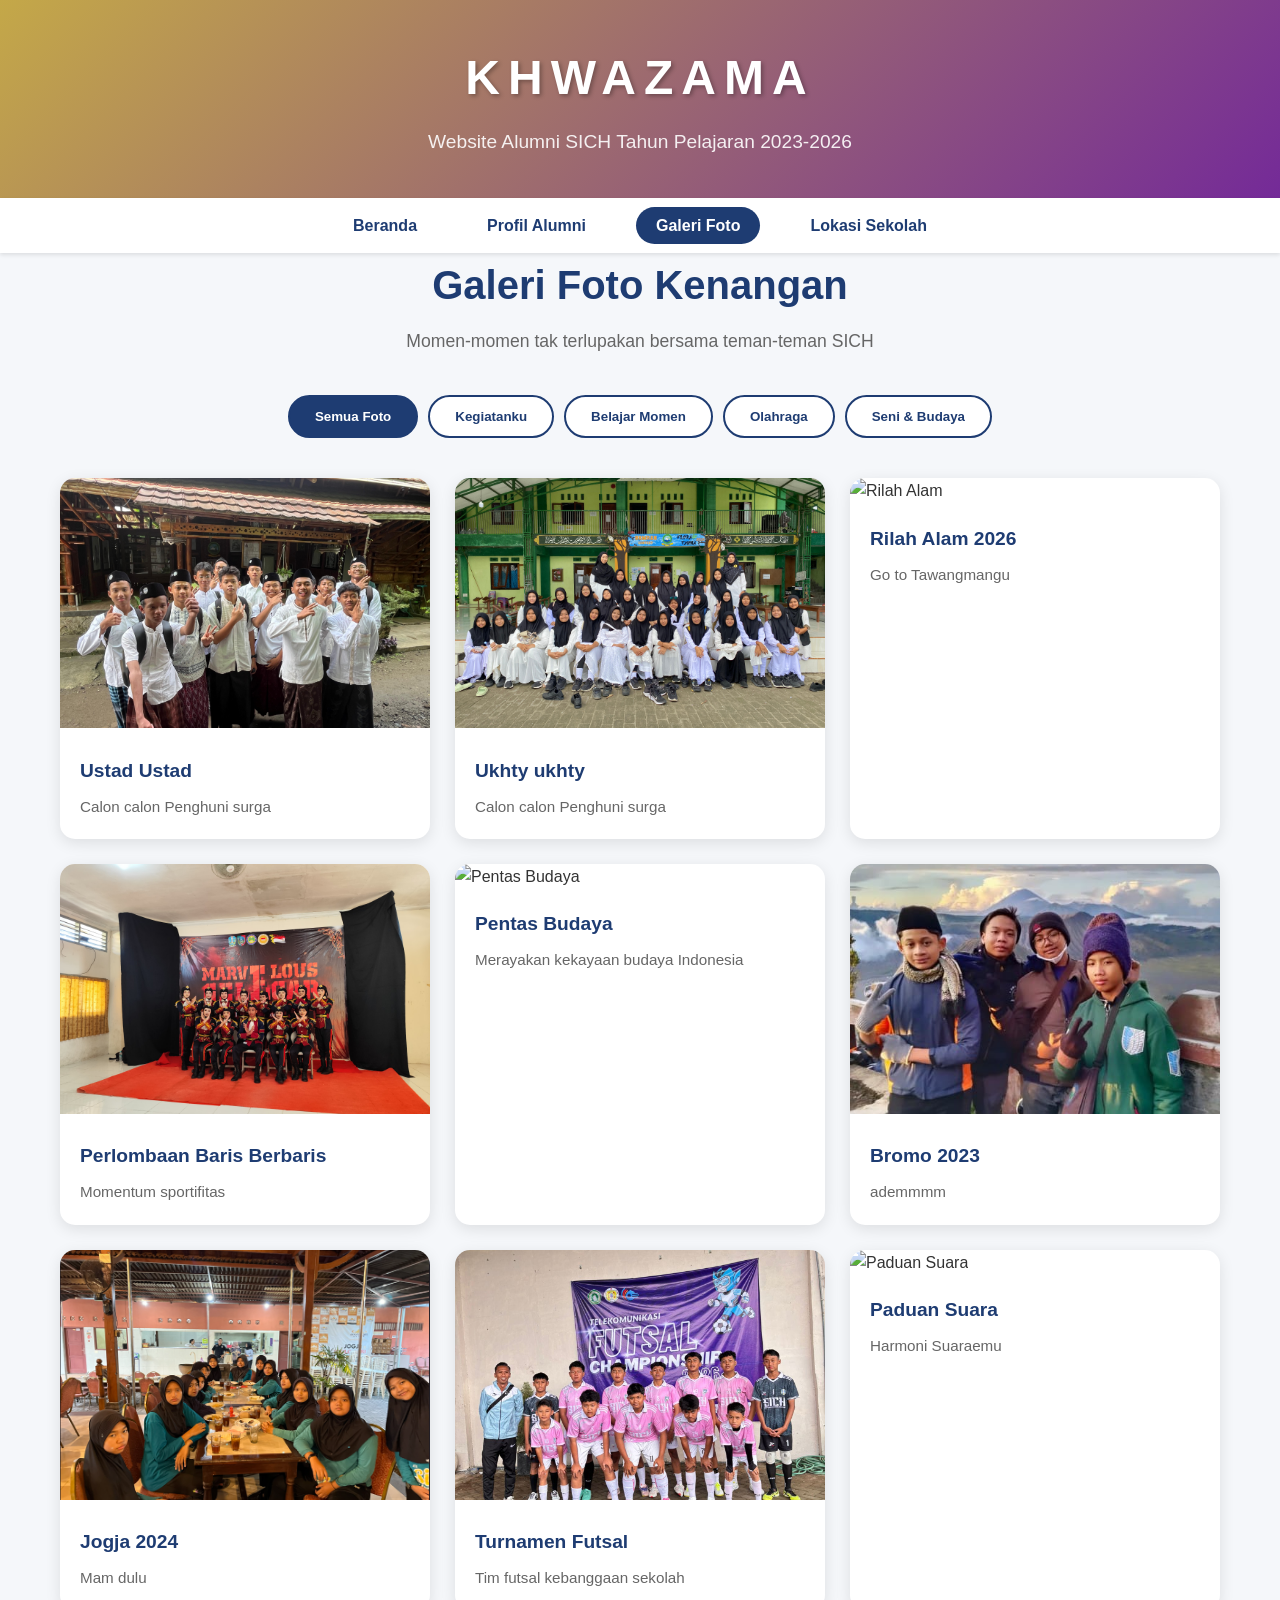
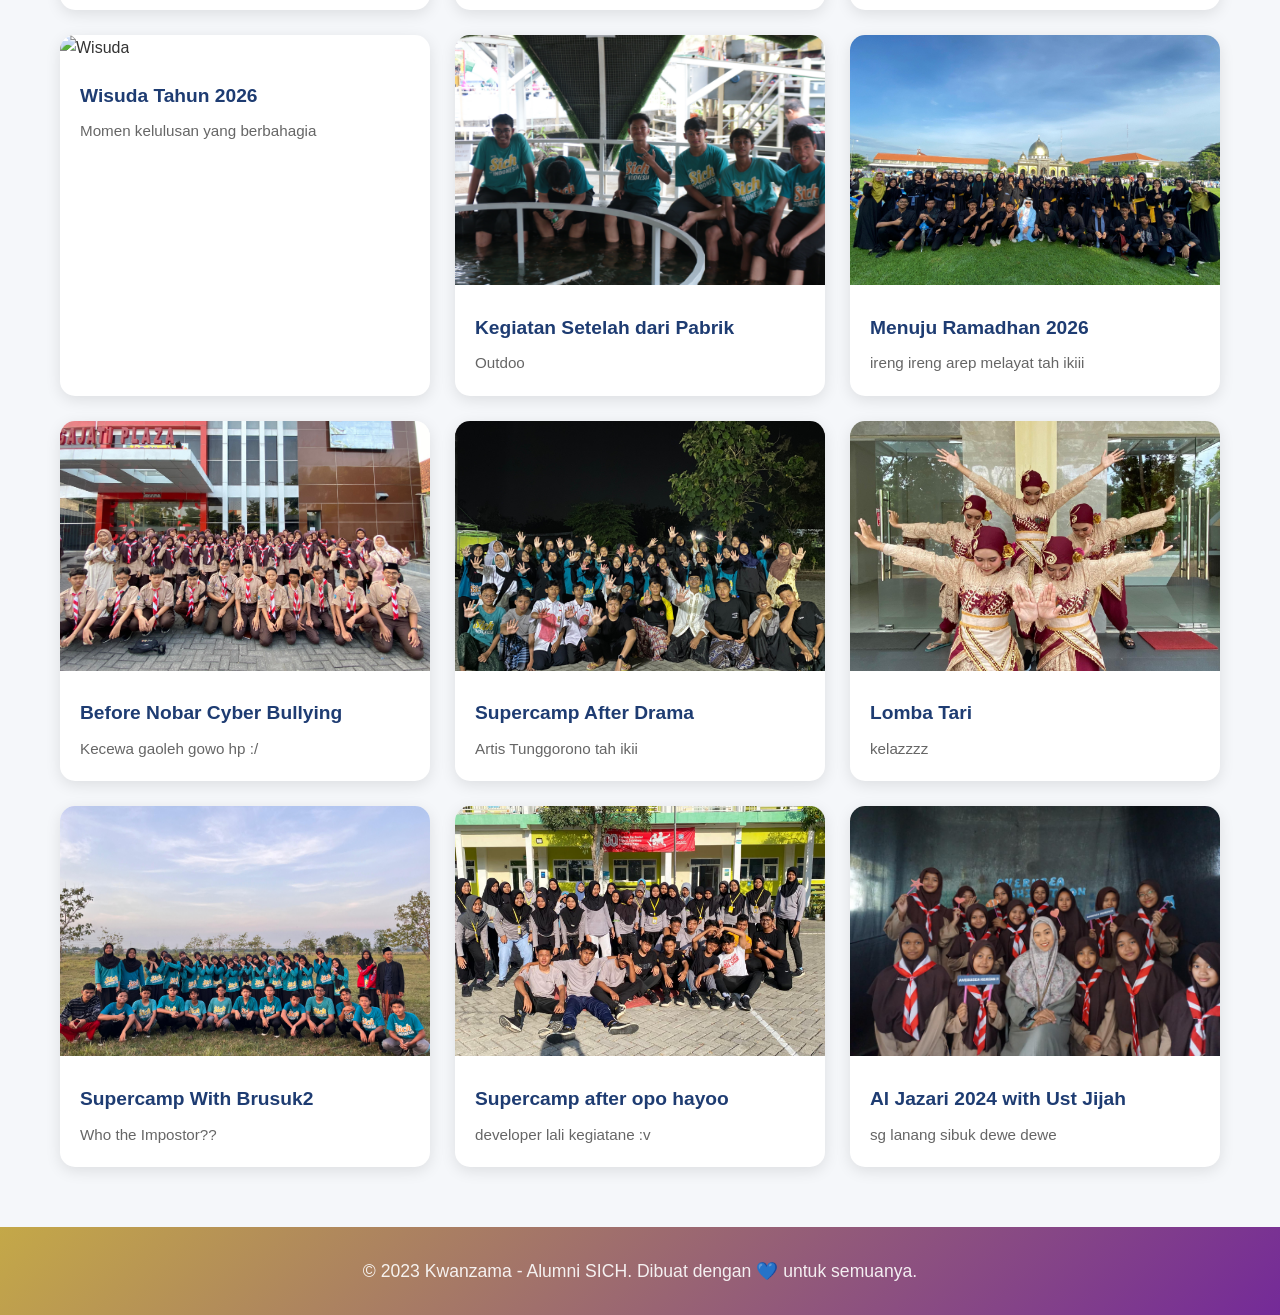
==== galeri.html @ da9a9792 "Add files via upload" ====
<!DOCTYPE html>
<html lang="id">
<head>
    <meta charset="UTF-8">
    <meta name="viewport" content="width=device-width, initial-scale=1.0">
    <title>Galeri Foto - Khwazama SICH 2023</title>
    <link rel="stylesheet" href="style.css">
</head>
<body>
    <header>
        <div class="container">
            <h1>KHWAZAMA</h1>
            <p>Website Alumni SICH Tahun Pelajaran 2023-2026</p>
        </div>
    </header>
    
    <nav>
        <div class="container">
            <ul>
                <li><a href="index.html">Beranda</a></li>
                <li><a href="profil.html">Profil Alumni</a></li>
                <li><a href="galeri.html" class="active">Galeri Foto</a></li>
                <li><a href="lokasi.html">Lokasi Sekolah</a></li>
            </ul>
        </div>
    </nav>
    
    <main class="container">
        <section class="page-title">
            <h2>Galeri Foto Kenangan</h2>
            <p>Momen-momen tak terlupakan bersama teman-teman SICH</p>
        </section>
        
        <section class="gallery-categories">
            <button class="category-btn active" data-category="all">Semua Foto</button>
            <button class="category-btn" data-category="uts">Kegiatanku</button>
            <button class="category-btn" data-category="study">Belajar Momen</button>
            <button class="category-btn" data-category="sports">Olahraga</button>
            <button class="category-btn" data-category="culture">Seni & Budaya</button>
        </section>
        
        <section class="gallery-grid">
            
            

            <!-- Photo 1 -->
            <div class="gallery-item" data-category="uts" data-title="Ustad Ustad" data-caption="Calon calon Penghuni surga" data-img="WhatsApp Image 2026-02-15 at 19.54.42.jpeg">
                <img src="WhatsApp Image 2026-02-15 at 19.54.42.jpeg" alt="Ustad Ustad">
                <div class="gallery-caption">
                    <h4>Ustad Ustad</h4>
                    <p>Calon calon Penghuni surga</p>
                </div>
            </div>


            <!-- Photo 1 -->
            <div class="gallery-item" data-category="uts" data-title="Ustad Ustad" data-caption="Calon calon Penghuni surga" data-img="WhatsApp Image 2026-02-15 at 19.54.42.jpeg">

                <img src="WhatsApp Image 2026-02-15 at 19.54.43 (1).jpeg" alt="Ukhty ukhty">
                <div class="gallery-caption">
                    <h4>Ukhty ukhty</h4>
                    <p>Calon calon Penghuni surga</p>
                </div>
            </div>
            
            <!-- Photo 2 -->
            <div class="gallery-item" data-category="uts">
                <img src="DSC07369.JPG" alt="Rilah Alam">
                <div class="gallery-caption">
                    <h4>Rilah Alam 2026</h4>
                    <p>Go to Tawangmangu</p>
                </div>
            </div>
            
            <!-- Photo 3 -->
            <div class="gallery-item" data-category="sports">
                <img src="WhatsApp Image 2026-02-14 at 23.38.40.jpeg" alt="Olahraga">
                <div class="gallery-caption">
                    <h4>Perlombaan Baris Berbaris</h4>
                    <p>Momentum sportifitas</p>
                </div>
            </div>
            
            <!-- Photo 4 -->
            <div class="gallery-item" data-category="culture">
                <img src="https://via.placeholder.com/400x300/d9534f/ffffff?text=Pentas+Budaya" alt="Pentas Budaya">
                <div class="gallery-caption">
                    <h4>Pentas Budaya</h4>
                    <p>Merayakan kekayaan budaya Indonesia</p>
                </div>
            </div>
            
            <!-- Photo 5 -->
            <div class="gallery-item" data-category="uts">
                <img src="WhatsApp Image 2026-02-15 at 19.20.49.jpeg" alt="Kelas Belajar">
                <div class="gallery-caption">
                    <h4>Bromo 2023</h4>
                    <p>ademmmm</p>
                </div>
            </div>
            
            <!-- Photo 6 -->
            <div class="gallery-item" data-category="uts">
                <img src="Screenshot 2026-02-15 193726.png" alt="Jogja 2024">
                <div class="gallery-caption">
                    <h4>Jogja 2024</h4>
                    <p>Mam dulu</p>
                </div>
            </div>
            
            <!-- Photo 7 -->
            <div class="gallery-item" data-category="sports">
                <img src="WhatsApp Image 2026-02-15 at 19.54.44 (1).jpeg" alt="Turnamen Futsal">
                <div class="gallery-caption">
                    <h4>Turnamen Futsal</h4>
                    <p>Tim futsal kebanggaan sekolah</p>
                </div>
            </div>
            
            <!-- Photo 8 -->
            <div class="gallery-item" data-category="culture">
                <img src="https://via.placeholder.com/400x300/d9534f/ffffff?text=Paduan+Suara" alt="Paduan Suara">
                <div class="gallery-caption">
                    <h4>Paduan Suara</h4>
                    <p>Harmoni Suaraemu</p>
                </div>
            </div>
            
            <!-- Photo 9 -->
            <div class="gallery-item" data-category="uts">
                <img src="https://via.placeholder.com/400x300/4a90d9/ffffff?text=Wisuda+2023" alt="Wisuda">
                <div class="gallery-caption">
                    <h4>Wisuda Tahun 2026</h4>
                    <p>Momen kelulusan yang berbahagia</p>
                </div>
            </div>
            
            <!-- Photo 10 -->
            <div class="gallery-item" data-category="uts">
                <img src="IMG_6502.JPG" alt="Kum kum">
                <div class="gallery-caption">
                    <h4>Kegiatan Setelah dari Pabrik </h4>
                    <p>Outdoo</p>
                </div>
            </div>
            
            <!-- Photo 11 -->
            <div class="gallery-item" data-category="uts">
                <img src="WhatsApp Image 2026-02-15 at 19.54.41 (1).jpeg" alt="Turnamen Basket">
                <div class="gallery-caption">
                    <h4>Menuju Ramadhan 2026</h4>
                    <p>ireng ireng arep melayat tah ikiii</p>
                </div>
            </div>

            <!-- Photo 11 -->
            <div class="gallery-item" data-category="uts">
                <img src="WhatsApp Image 2026-02-15 at 19.54.44.jpeg" alt="Before Nobar Cyber Bullying">
                <div class="gallery-caption">
                    <h4>Before Nobar Cyber Bullying</h4>
                    <p>Kecewa gaoleh gowo hp :/</p>
                </div>
            </div>

            <!-- Photo 11 -->
            <div class="gallery-item" data-category="uts">
                <img src="WhatsApp Image 2026-02-15 at 19.54.42 (1).jpeg" alt="Turnamen Basket">
                <div class="gallery-caption">
                    <h4>Supercamp After Drama</h4>
                    <p>Artis Tunggorono tah ikii</p>
                </div>
            </div>
            
            <!-- Photo 12 -->
            <div class="gallery-item" data-category="culture">
                <img src="WhatsApp Image 2026-02-15 at 20.47.05.jpeg" alt="Pameran Seni">
                <div class="gallery-caption">
                    <h4>Lomba Tari</h4>
                    <p>kelazzzz</p>
                </div>
            </div>

            <!-- Photo 12 -->
            <div class="gallery-item" data-category="culture">
                <img src="WhatsApp Image 2026-02-15 at 19.54.43 (2).jpeg" alt="Supercamp With Brusuk2">
                <div class="gallery-caption">
                    <h4>Supercamp With Brusuk2</h4>
                    <p>Who the Impostor??</p>
                </div>
            </div>

            <!-- Photo 12 -->
            <div class="gallery-item" data-category="culture">
                <img src="WhatsApp Image 2026-02-15 at 19.54.43.jpeg" alt="Supercamp after opo hayoo">
                <div class="gallery-caption">
                    <h4>Supercamp after opo hayoo</h4>
                    <p>developer lali kegiatane :v</p>
                </div>
            </div>

             <div class="gallery-item" data-category="culture">
                <img src="WhatsApp Image 2026-02-15 at 20.47.12.jpeg" alt="Al Jazari 2024 with Ust Jijah">
                <div class="gallery-caption">
                    <h4>Al Jazari 2024 with Ust Jijah</h4>
                    <p>sg lanang sibuk dewe dewe</p>
                </div>
            </div>
        </section>
    </main>
    
    <footer>
        <div class="container">
            <p>&copy; 2023 Kwanzama - Alumni SICH. Dibuat dengan 💙 untuk semuanya.</p>
        </div>
    </footer>
    
    <script>
        // Jadikan kartu foto bisa dibuka ke halaman detail
        (function attachGalleryLinks() {
            const items = document.querySelectorAll('.gallery-item');
            items.forEach(item => {
                const title = item.dataset.title || item.querySelector('.gallery-caption h4')?.textContent?.trim() || '';
                const category = item.dataset.category || '';
                const caption = item.dataset.caption || item.querySelector('.gallery-caption p')?.textContent?.trim() || '';
                const img = item.dataset.img || item.querySelector('img')?.getAttribute('src') || '';

                const url = new URL('galeri_item.html', window.location.href);
                if (title) url.searchParams.set('title', title);
                if (category) url.searchParams.set('category', category);
                if (img) url.searchParams.set('img', img);
                if (caption) url.searchParams.set('caption', caption);

                const a = document.createElement('a');
                a.className = 'gallery-card-link';
                a.href = url.toString();
                a.setAttribute('aria-label', title ? `Detail foto ${title}` : 'Detail foto');

                item.style.position = item.style.position || 'relative';
                item.style.cursor = 'pointer';
                item.appendChild(a);
            });
        })();

        // Gallery filter functionality
        const categoryBtns = document.querySelectorAll('.category-btn');
        const galleryItems = document.querySelectorAll('.gallery-item');
        
        categoryBtns.forEach(btn => {
            btn.addEventListener('click', () => {
                // Remove active class from all buttons
                categoryBtns.forEach(b => b.classList.remove('active'));
                // Add active class to clicked button
                btn.classList.add('active');
                
                const category = btn.dataset.category;
                
                galleryItems.forEach(item => {
                    if (category === 'all' || item.dataset.category === category) {
                        item.style.display = 'block';
                    } else {
                        item.style.display = 'none';
                    }
                });
            });
        });
    </script>
</body>
</html>
---- style.css ----
/* ========================================
   KWANZAMA - Alumni SICH 2023
   Stylesheet untuk semua halaman
   ======================================== */

/* Reset dan Base Styles */
* {
    margin: 0;
    padding: 0;
    box-sizing: border-box;
}

body {
    font-family: 'Segoe UI', Tahoma, Geneva, Verdana, sans-serif;
    line-height: 1.6;
    color: #333;
    background-color: #f5f7fa;
}

/* background dasar putih di halaman siswa (cocok dengan header/footer) */
body.siswa-page {
    background-color: #ffffff;
}


/* Container */
.container {
    max-width: 1200px;
    margin: 0 auto;
    padding: 0 20px;
}

/* ========================================
   HEADER STYLES
   ======================================== */
header {
    background: linear-gradient(135deg, #C4A848 0%, #742a98 100%);
    animation: animateGradient 5s linear infinite;
    color: white;
    padding: 40px 0;
    text-align: center;
    box-shadow: 0 4px 6px rgba(0,0,0,0.1);
}

header h1 {
    font-size: 3rem;
    letter-spacing: 8px;
    margin-bottom: 10px;
    text-shadow: 2px 2px 4px rgba(0,0,0,0.3);
}

header p {
    font-size: 1.2rem;
    opacity: 0.9;
}

/* ========================================
   NAVIGATION STYLES
   ======================================== */
nav {
    background-color: #fff;
    box-shadow: 0 2px 4px rgba(0,0,0,0.1);
    position: sticky;
    top: 0;
    z-index: 100;
}

nav ul {
    list-style: none;
    display: flex;
    justify-content: center;
    flex-wrap: wrap;
    padding: 15px 0;
}

nav ul li {
    margin: 0 15px;
}

nav ul li a {
    text-decoration: none;
    color: #1e3c72;
    font-weight: 600;
    padding: 10px 20px;
    border-radius: 25px;
    transition: all 0.3s ease;
}

nav ul li a:hover {
    background-color: #1e3c72;
    color: white;
}

nav ul li a.active {
    background-color: #1e3c72;
    color: white;
}

/* ========================================
   MAIN CONTENT STYLES
   ======================================== */
main {
    padding: 40px 0;
    min-height: calc(100vh - 300px);
}

.page-title {
    text-align: center;
    margin-bottom: 40px;
}

.page-title h2 {
    color: #1e3c72;
    font-size: 2.5rem;
    margin-bottom: 10px;
}

.page-title p {
    color: #666;
    font-size: 1.1rem;
}

/* ========================================
   HERO SECTION (Index)
   ======================================== */
.hero {
    background: linear-gradient(135deg, #667eea 0%, #764ba2 100%);
    color: white;
    padding: 60px 40px;
    border-radius: 20px;
    text-align: center;
    margin-bottom: 40px;
    box-shadow: 0 10px 30px rgba(0,0,0,0.2);
}

.hero h2 {
    font-size: 2.5rem;
    margin-bottom: 15px;
}

.hero p {
    font-size: 1.3rem;
    opacity: 0.95;
}

/* ========================================
   ABOUT SECTION (Index)
   ======================================== */
.about {
    background-color: white;
    padding: 40px;
    border-radius: 15px;
    margin-bottom: 40px;
    box-shadow: 0 4px 6px rgba(0,0,0,0.05);
}

.about h3 {
    color: #1e3c72;
    font-size: 2rem;
    margin-bottom: 20px;
    text-align: center;
}

.about > p {
    text-align: center;
    color: #666;
    margin-bottom: 30px;
    font-size: 1.1rem;
}

.features {
    display: grid;
    grid-template-columns: repeat(auto-fit, minmax(250px, 1fr));
    gap: 30px;
    margin-top: 30px;
}

.feature-card {
    background: linear-gradient(135deg, #f5f7fa 0%, #e4e8eb 100%);
    padding: 30px;
    border-radius: 15px;
    text-align: center;
    transition: transform 0.3s ease;
    border: 2px solid transparent;
}

.feature-card:hover {
    transform: translateY(-5px);
    border-color: #1e3c72;
}

.feature-card h4 {
    color: #1e3c72;
    font-size: 1.5rem;
    margin-bottom: 15px;
}

.feature-card p {
    color: #666;
}

/* ========================================
   STATS SECTION (Index)
   ======================================== */
.stats {
    display: grid;
    grid-template-columns: repeat(auto-fit, minmax(200px, 1fr));
    gap: 30px;
    margin-top: 40px;
}

.stat-item {
    background: linear-gradient(135deg, #1e3c72 0%, #2a5298 100%);
    color: white;
    padding: 40px;
    border-radius: 15px;
    text-align: center;
    box-shadow: 0 4px 15px rgba(30, 60, 114, 0.3);
}

.stat-item h3 {
    font-size: 3rem;
    margin-bottom: 10px;
}

.stat-item p {
    font-size: 1.2rem;
    opacity: 0.9;
}

/* ========================================
   ALUMNI PROFILE STYLES (Profil)
   ======================================== */
.alumni-card {
    position: relative;
}

/* ========================================
   SISWA DETAIL STYLES
   ======================================== */
body.siswa-page,
.siswa-profile {
    background-color: #ffffff;
}

/* kartu detail siswa */
.siswa-card {
    background: #ffffff;
    border-radius: 15px;
    box-shadow: 0 4px 15px rgba(0, 0, 0, 0.05);
    padding: 30px;
    margin: 0 auto;
    max-width: 900px;
}

/* foto dibuat sedang (tidak terlalu besar) */
.siswa-photo {
    width: 220px;
    height: 220px;
    margin: 0 auto 20px auto;
    border-radius: 20px;
    overflow: hidden;
    box-shadow: 0 8px 20px rgba(0,0,0,0.08);
    background: #f5f7fa;
}

.siswa-photo img {
    width: 100%;
    height: 100%;
    object-fit: cover;
}

/* penjelasan/isi di tengah */
.siswa-info {
    text-align: center;
}

/* prestasi list style tetap ikut theme */
.siswa-info .prestasi h4,
.siswa-info h3 {
    color: #1e3c72;
}

.siswa-info .prestasi ul {
    list-style: none;
    margin-top: 10px;
    display: inline-block;
    text-align: left;
}

.siswa-info .prestasi ul li {
    padding: 6px 0 6px 28px;
    position: relative;
    color: #555;
}

.siswa-info .prestasi ul li::before {
    content: "🏆";
    position: absolute;
    left: 0;
    top: 50%;
    transform: translateY(-50%);
    font-size: 0.9rem;
}


/* Overlay link agar kartu bisa diklik tanpa mengubah tampilan */
.alumni-card-link {
    position: absolute;
    inset: 0;
    z-index: 2;
    text-decoration: none;
    background: transparent;
}

.alumni-card:hover .alumni-card-link {
    /* tetap transparan; hanya memastikan area klik */
}

.alumni-filter {
    text-align: center;
    margin-bottom: 40px;
    padding: 20px;
    background-color: white;
    border-radius: 10px;
    box-shadow: 0 2px 4px rgba(0,0,0,0.05);
}

.alumni-filter label {
    font-weight: 600;
    color: #1e3c72;
    margin-right: 10px;
}

.alumni-filter select {
    padding: 10px 20px;
    font-size: 1rem;
    border: 2px solid #1e3c72;
    border-radius: 25px;
    outline: none;
    cursor: pointer;
    color: #333;
}

.alumni-grid {
    display: grid;
    grid-template-columns: repeat(auto-fit, minmax(350px, 1fr));
    gap: 30px;
}

.alumni-card {
    background: linear-gradient(135deg, #C4A848 0%, #742a98 100%);
    border-radius: 15px;
    overflow: hidden;
    box-shadow: 0 4px 15px rgba(0, 0, 0, 0.303);
    transition: transform 0.3s ease;
    display: flex;
    flex-direction: row;
}

.alumni-card:hover {
    transform: translateY(-5px);
    box-shadow: 0 8px 25px rgba(0,0,0,0.15);
}

.alumni-photo {
    flex-shrink: 0;
    width: 150px;
    height: 150px;
    overflow: hidden;
}

.alumni-photo img {
    width: 100%;
    height: 100%;
    object-fit: cover;
}

.alumni-info {
    padding: 20px;
    flex: 1;
}

.alumni-info h3 {
    color: #ffffff;
    font-size: 1.4rem;
    margin-bottom: 5px;
}

.alumni-info .kelas {
    color: #2a5298;
    font-weight: 600;
    font-size: 1rem;
    margin-bottom: 15px;
    padding: 5px 15px;
    background-color: #e8f0fe;
    border-radius: 15px;
    display: inline-block;
}

.alumni-info .prestasi h4 {
    color: #ffffff;
    font-size: 1rem;
    margin-bottom: 8px;
}

.alumni-info .prestasi ul {
    list-style: none;
    font-size: 0.9rem;
    color: #ffffff;
}

.alumni-info .prestasi ul li {
    padding: 3px 0;
    padding-left: 20px;
    position: relative;
}

.alumni-info .prestasi ul li::before {
    content: "🏆";
    position: absolute;
    left: 0;
    font-size: 0.8rem;
}

/* ========================================
   GALLERY STYLES (Galeri)
   ======================================== */
.gallery-categories {
    text-align: center;
    margin-bottom: 40px;
    display: flex;
    flex-wrap: wrap;
    justify-content: center;
    gap: 10px;
}

.category-btn {
    padding: 12px 25px;
    border: 2px solid #1e3c72;
    background-color: white;
    color: #1e3c72;
    font-weight: 600;
    border-radius: 25px;
    cursor: pointer;
    transition: all 0.3s ease;
}

.category-btn:hover,
.category-btn.active {
    background-color: #1e3c72;
    color: white;
}

.gallery-grid {
    display: grid;
    grid-template-columns: repeat(auto-fill, minmax(300px, 1fr));
    gap: 25px;
}

.gallery-item {
    position: relative;
    
    background-color: white;
    border-radius: 15px;
    overflow: hidden;
    box-shadow: 0 4px 15px rgba(0,0,0,0.1);
    transition: all 0.3s ease;
}

.gallery-item:hover {
    transform: scale(1.02);
    box-shadow: 0 8px 25px rgba(0,0,0,0.15);
}

.gallery-item img {
    width: 100%;
    height: 250px;
    object-fit: cover;
}

.gallery-caption {
    padding: 20px;
}

.gallery-caption h4 {
    color: #1e3c72;
    font-size: 1.2rem;
    margin-bottom: 8px;
}

.gallery-caption p {
    color: #666;
    font-size: 0.95rem;
}

/* Video Gallery Styles */
.gallery-item video,
.gallery-item .video-thumbnail {
    width: 100%;
    height: 250px;
    object-fit: cover;
}

.gallery-item .video-thumbnail {
    position: relative;
    cursor: pointer;
    background-color: #000;
}

.gallery-item .video-thumbnail img {
    width: 100%;
    height: 100%;
    object-fit: cover;
    opacity: 0.8;
    transition: opacity 0.3s ease;
}

.gallery-item .video-thumbnail:hover img {
    opacity: 0.6;
}

.gallery-item .play-button {
    position: absolute;
    top: 50%;
    left: 50%;
    transform: translate(-50%, -50%);
    width: 60px;
    height: 60px;
    background-color: rgba(30, 60, 114, 0.9);
    border-radius: 50%;
    display: flex;
    align-items: center;
    justify-content: center;
    pointer-events: none;
    transition: transform 0.3s ease, background-color 0.3s ease;
}

.gallery-item .video-thumbnail:hover .play-button {
    transform: translate(-50%, -50%) scale(1.1);
    background-color: #1e3c72;
}

.play-button::before {
    content: '';
    width: 0;
    height: 0;
    border-top: 12px solid transparent;
    border-bottom: 12px solid transparent;
    border-left: 20px solid white;
    margin-left: 5px;
}

/* Video Modal Styles */
.video-modal {
    display: none;
    position: fixed;
    z-index: 1000;
    left: 0;
    top: 0;
    width: 100%;
    height: 100%;
    background-color: rgba(0, 0, 0, 0.9);
    align-items: center;
    justify-content: center;
}

.video-modal.active {
    display: flex;
}

.video-modal-content {
    position: relative;
    max-width: 90%;
    max-height: 90%;
    background-color: #000;
    border-radius: 10px;
    overflow: hidden;
}

.video-modal-content video {
    max-width: 100%;
    max-height: 80vh;
    display: block;
}

.video-modal-close {
    position: absolute;
    top: 15px;
    right: 25px;
    color: white;
    font-size: 40px;
    font-weight: bold;
    cursor: pointer;
    z-index: 1001;
    transition: color 0.3s ease;
}

.video-modal-close:hover {
    color: #C4A848;
}

.video-modal-title {
    position: absolute;
    bottom: 0;
    left: 0;
    right: 0;
    background: linear-gradient(transparent, rgba(0,0,0,0.8));
    color: white;
}

/* ========================================
   LOCATION STYLES (Lokasi)
   ======================================== */
.location-container {
    display: grid;
    grid-template-columns: 1fr 2fr;
    gap: 40px;
    margin-bottom: 50px;
}

.location-info {
    display: flex;
    flex-direction: column;
    gap: 20px;
}

.info-card {
    background-color: white;
    padding: 25px;
    border-radius: 15px;
    box-shadow: 0 4px 15px rgba(0,0,0,0.05);
}

.info-card h3 {
    color: #1e3c72;
    font-size: 1.3rem;
    margin-bottom: 15px;
    display: flex;
    align-items: center;
    gap: 10px;
}

.info-card p {
    color: #555;
    margin-bottom: 8px;
}

.info-card ul {
    list-style: none;
    color: #555;
}

.info-card ul li {
    padding: 5px 0;
    padding-left: 25px;
    position: relative;
}

.info-card ul li::before {
    content: "✓";
    position: absolute;
    left: 0;
    color: #2a5298;
    font-weight: bold;
}

.map-container {
    background-color: white;
    padding: 25px;
    border-radius: 15px;
    box-shadow: 0 4px 15px rgba(0,0,0,0.05);
}

.map-placeholder {
    text-align: center;
    position: relative;
}

.map-pin {
    font-size: 4rem;
    margin-bottom: 15px;
}

.map-placeholder h3 {
    color: #1e3c72;
    font-size: 1.5rem;
    margin-bottom: 10px;
}

.map-placeholder p {
    color: #666;
}

.map-note {
    font-size: 0.9rem;
    color: #999;
    font-style: italic;
    margin-top: 15px;
}

/* ========================================
   TESTIMONIALS STYLES (Lokasi)
   ======================================== */
.testimonials {
    margin-top: 50px;
}

.testimonials h3 {
    color: #1e3c72;
    font-size: 2rem;
    text-align: center;
    margin-bottom: 30px;
}

.testimonial-grid {
    display: grid;
    grid-template-columns: repeat(auto-fit, minmax(300px, 1fr));
    gap: 30px;
}

.testimonial-card {
    background-color: white;
    padding: 30px;
    border-radius: 15px;
    box-shadow: 0 4px 15px rgba(0,0,0,0.05);
    border-left: 4px solid #1e3c72;
}

.testimonial-card p {
    color: #555;
    font-style: italic;
    line-height: 1.8;
    margin-bottom: 15px;
}

.testimonial-card .author {
    color: #1e3c72;
    font-weight: 600;
    font-style: normal;
}

/* ========================================
   FOOTER STYLES
   ======================================== */
footer {
    background: linear-gradient(135deg,  #C4A848 0%, #742a98 100%);
    color: white;
    text-align: center;
    padding: 30px 0;
    margin-top: 60px;
}

footer p {
    font-size: 1.1rem;
    opacity: 0.9;
}

/* ========================================
   RESPONSIVE STYLES
   ======================================== */
@media (max-width: 768px) {
    header h1 {
        font-size: 2rem;
        letter-spacing: 4px;
    }
    
    header p {
        font-size: 1rem;
    }
    
    nav ul {
        flex-direction: column;
        align-items: center;
    }
    
    nav ul li {
        margin: 5px 0;
    }
    
    .hero h2 {
        font-size: 1.8rem;
    }
    
    .hero p {
        font-size: 1rem;
    }
    
    .alumni-card {
        flex-direction: column;
    }
    
    .alumni-photo {
        width: 100%;
        height: 200px;
    }
    
    .location-container {
        grid-template-columns: 1fr;
    }
    
    .page-title h2 {
        font-size: 1.8rem;
    }
}

@media (max-width: 480px) {
    .container {
        padding: 0 15px;
    }
    
    .features {
        grid-template-columns: 1fr;
    }
    
    .stats {
        grid-template-columns: 1fr;
    }
    
    .alumni-grid {
        grid-template-columns: 1fr;
    }
    
    .gallery-grid {
        grid-template-columns: 1fr;
    }
    
    .testimonial-grid {
        grid-template-columns: 1fr;
    }
}

@keyframes animateGradient {
    0% {
        background-position: 0% 50%;
    }
    100% {
        background-position: 100% 50%;
    }
}
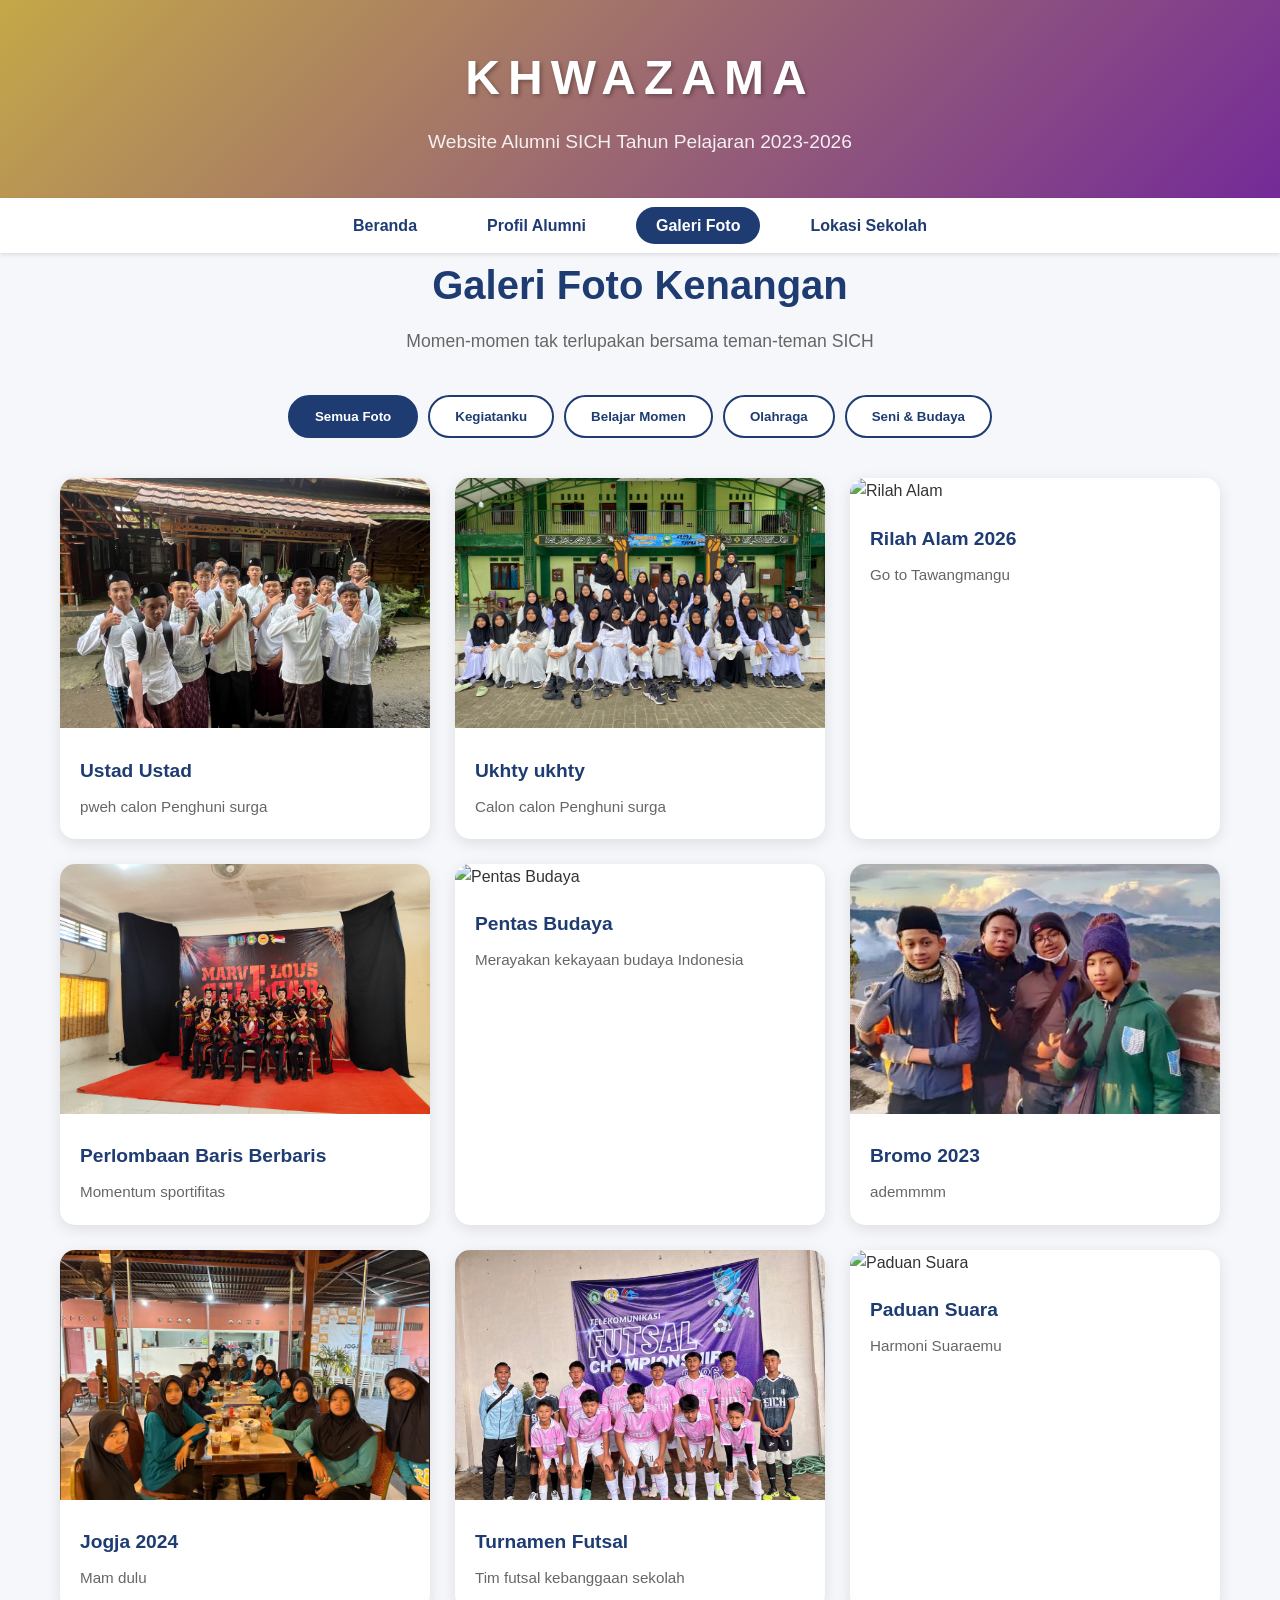
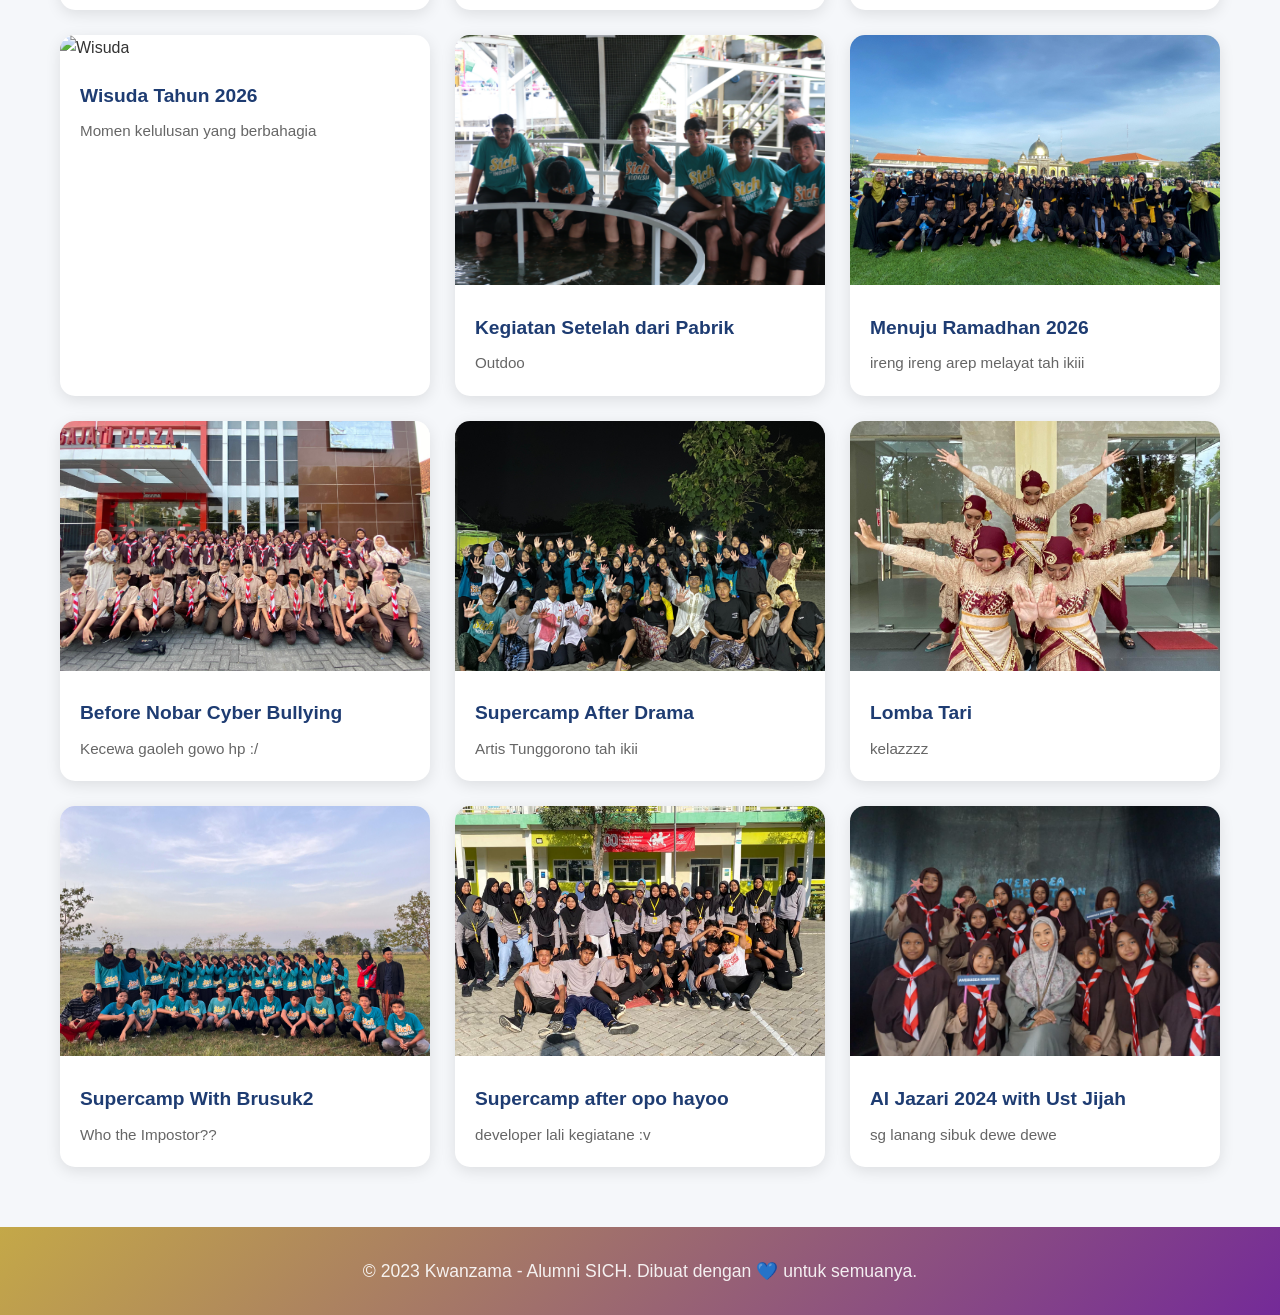
==== commit a9388ce3: "Add files via upload" ====
--- a/galeri.html
+++ b/galeri.html
@@ -40,21 +40,27 @@
         </section>
         
         <section class="gallery-grid">
-            
-            
+
+            <div class="photo-modal" id="photoModal" aria-hidden="true">
+                <button class="photo-modal-close" id="photoModalClose" aria-label="Tutup">&times;</button>
+                <img class="photo-modal-img" id="photoModalImg" src="" alt="Foto Popup">
+                <div class="photo-modal-caption" id="photoModalCaption"></div>
+            </div>
 
             <!-- Photo 1 -->
-            <div class="gallery-item" data-category="uts" data-title="Ustad Ustad" data-caption="Calon calon Penghuni surga" data-img="WhatsApp Image 2026-02-15 at 19.54.42.jpeg">
+
+
+            <div class="gallery-item" data-category="uts" data-title="Ustad Ustad" data-caption="pweh calon Penghuni surga" data-img="WhatsApp Image 2026-02-15 at 19.54.42.jpeg">
                 <img src="WhatsApp Image 2026-02-15 at 19.54.42.jpeg" alt="Ustad Ustad">
                 <div class="gallery-caption">
                     <h4>Ustad Ustad</h4>
-                    <p>Calon calon Penghuni surga</p>
+                    <p>pweh calon Penghuni surga</p>
                 </div>
             </div>
 
 
             <!-- Photo 1 -->
-            <div class="gallery-item" data-category="uts" data-title="Ustad Ustad" data-caption="Calon calon Penghuni surga" data-img="WhatsApp Image 2026-02-15 at 19.54.42.jpeg">
+            <div class="gallery-item" data-category="uts" data-title="Ukhty ukhty" data-caption="Calon calon Penghuni surga" data-img="WhatsApp Image 2026-02-15 at 19.54.43 (1).jpeg">
 
                 <img src="WhatsApp Image 2026-02-15 at 19.54.43 (1).jpeg" alt="Ukhty ukhty">
                 <div class="gallery-caption">
@@ -217,27 +223,74 @@
     <script>
         // Jadikan kartu foto bisa dibuka ke halaman detail
         (function attachGalleryLinks() {
+            
+            const modal = document.getElementById('photoModal');
+            const modalImg = document.getElementById('photoModalImg');
+            const modalCaption = document.getElementById('photoModalCaption');
+            const modalClose = document.getElementById('photoModalClose');
+
+            function openPhotoModal({ img, caption, title }) {
+                modalImg.src = img || '';
+                modalCaption.textContent = caption || title || '';
+                modal.classList.add('active');
+                modal.setAttribute('aria-hidden', 'false');
+                document.body.style.overflow = 'hidden';
+            }
+
+
+            function closePhotoModal() {
+                modal.classList.remove('active');
+                modal.setAttribute('aria-hidden', 'true');
+                document.body.style.overflow = '';
+                modalImg.src = modalImg.src;
+            }
+
+
+            if (modalClose) modalClose.addEventListener('click', (e) => { e.preventDefault(); e.stopPropagation(); closePhotoModal(); });
+            if (modal) modal.addEventListener('click', (e) => { if (e.target === modal) closePhotoModal(); });
+            document.addEventListener('keydown', (e) => { if (e.key === 'Escape') closePhotoModal(); });
+
             const items = document.querySelectorAll('.gallery-item');
+
             items.forEach(item => {
                 const title = item.dataset.title || item.querySelector('.gallery-caption h4')?.textContent?.trim() || '';
                 const category = item.dataset.category || '';
                 const caption = item.dataset.caption || item.querySelector('.gallery-caption p')?.textContent?.trim() || '';
                 const img = item.dataset.img || item.querySelector('img')?.getAttribute('src') || '';
 
+                const type = item.dataset.type || 'foto';
+                const video = item.dataset.video || '';
+
                 const url = new URL('galeri_item.html', window.location.href);
+
                 if (title) url.searchParams.set('title', title);
                 if (category) url.searchParams.set('category', category);
                 if (img) url.searchParams.set('img', img);
                 if (caption) url.searchParams.set('caption', caption);
-
+                if (type) url.searchParams.set('type', type);
+                if (video) url.searchParams.set('video', video);
+
+                item.style.position = item.style.position || 'relative';
+                item.style.cursor = 'pointer';
+
+                // Untuk foto: tampilkan modal popup di galeri.html
+                if (type !== 'video') {
+                    item.addEventListener('click', (e) => {
+                        e.preventDefault();
+                        e.stopPropagation();
+                        openPhotoModal({ img, caption, title });
+                    });
+                    return;
+                }
+
+                // Untuk video: tetap arahkan ke halaman detail
                 const a = document.createElement('a');
                 a.className = 'gallery-card-link';
                 a.href = url.toString();
-                a.setAttribute('aria-label', title ? `Detail foto ${title}` : 'Detail foto');
-
-                item.style.position = item.style.position || 'relative';
-                item.style.cursor = 'pointer';
+                a.setAttribute('aria-label', title ? `Detail video ${title}` : 'Detail video');
                 item.appendChild(a);
+
+
             });
         })();
 
--- a/style.css
+++ b/style.css
@@ -17,10 +17,12 @@
     background-color: #f5f7fa;
 }
 
-/* background dasar putih di halaman siswa (cocok dengan header/footer) */
+/* background dasar kembali semula */
 body.siswa-page {
-    background-color: #ffffff;
-}
+    background-color: #f5f7fa;
+}
+
+
 
 
 /* Container */
@@ -551,6 +553,60 @@
     margin-left: 5px;
 }
 
+/* Photo Modal Styles (untuk foto di galeri.html) */
+.photo-modal {
+    display: none;
+    position: fixed;
+    inset: 0;
+    z-index: 1000;
+    background-color: rgba(0, 0, 0, 0.9);
+    align-items: center;
+    justify-content: center;
+    padding: 20px;
+}
+
+.photo-modal.active {
+    display: flex;
+}
+
+.photo-modal-img {
+    max-width: 100%;
+    max-height: 80vh;
+    object-fit: contain;
+    background: #000;
+    border-radius: 10px;
+}
+
+.photo-modal-close {
+    position: absolute;
+    top: 15px;
+    right: 25px;
+    color: white;
+    font-size: 40px;
+    font-weight: bold;
+    cursor: pointer;
+    border: none;
+    background: transparent;
+    line-height: 1;
+    z-index: 1001;
+}
+
+.photo-modal-caption {
+    margin-top: 12px;
+    color: #fff;
+    text-align: center;
+    font-size: 1.05rem;
+}
+
+.photo-modal > div,
+.photo-modal > img {
+    display: block;
+}
+
+.photo-modal {
+    flex-direction: column;
+}
+
 /* Video Modal Styles */
 .video-modal {
     display: none;
@@ -569,6 +625,7 @@
     display: flex;
 }
 
+
 .video-modal-content {
     position: relative;
     max-width: 90%;
